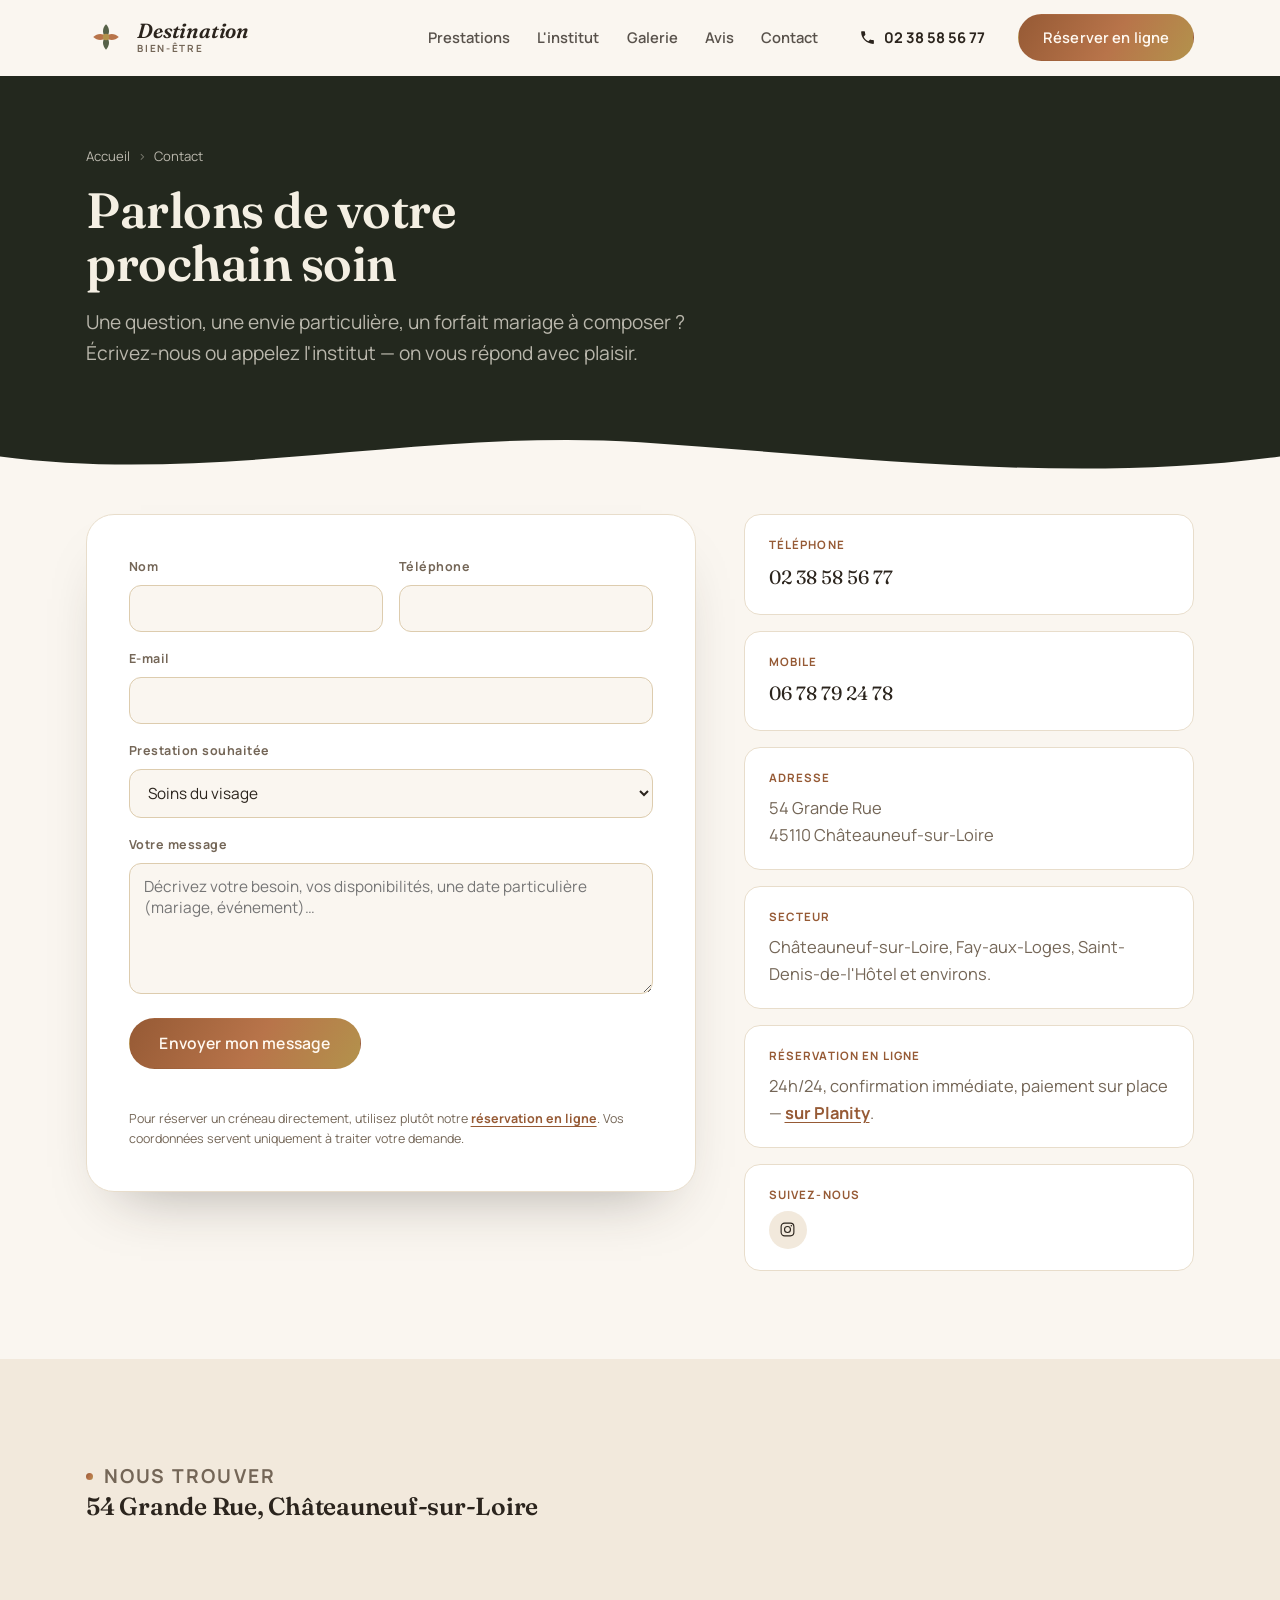
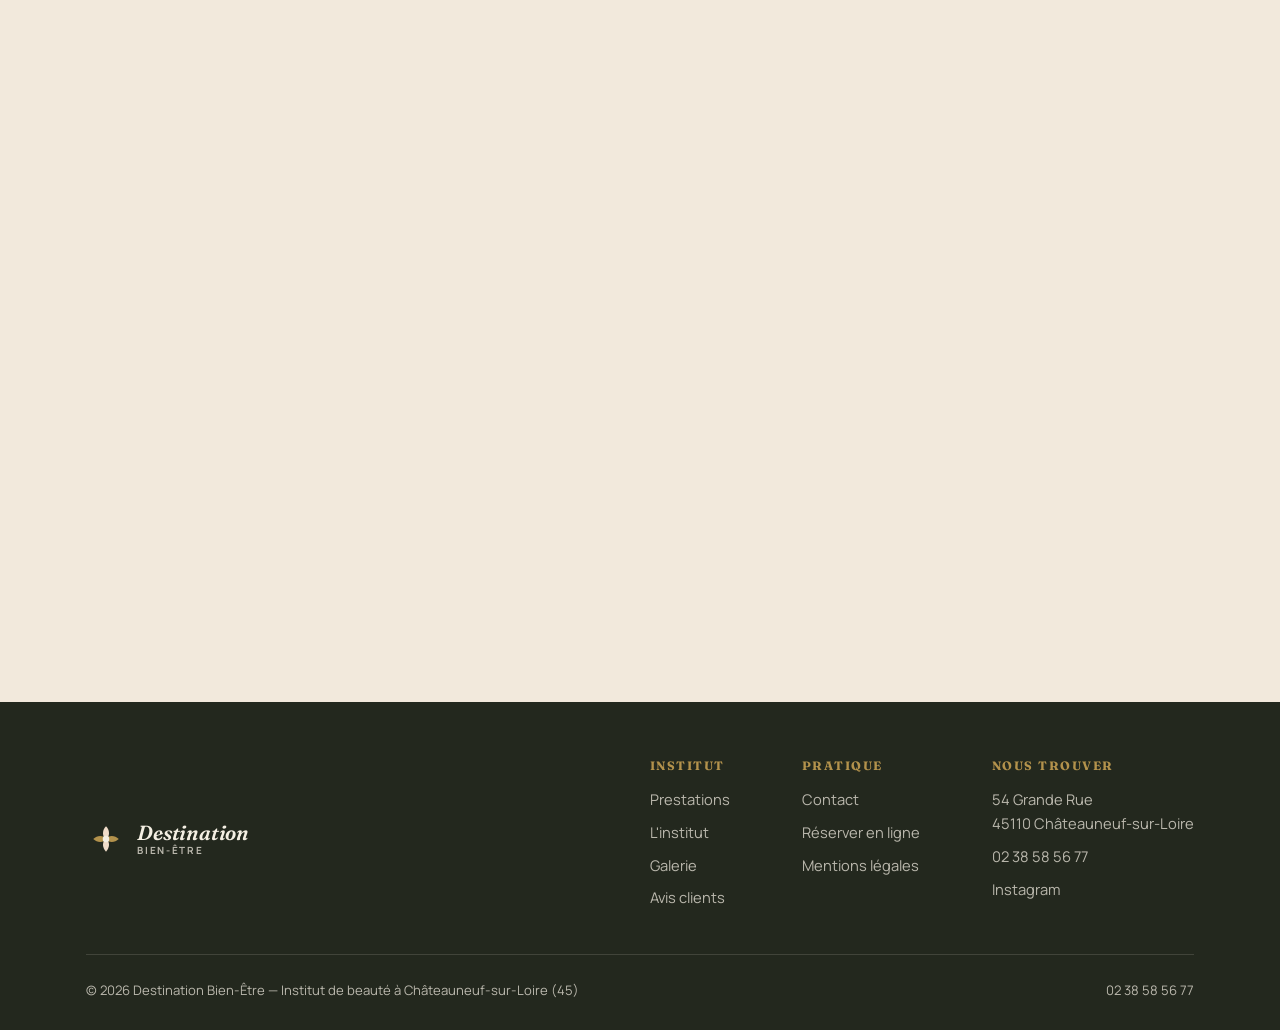
==== contact.html @ 717cacbc "Refonte du site : nouvelle identité moderne, contenu Planity réel Nouveau design crème/terracotta/sa" ====
<!doctype html>
<html lang="fr">
<head>
<meta charset="utf-8" />
<meta name="viewport" content="width=device-width, initial-scale=1" />
<title>Contact — Destination Bien-Être, Châteauneuf-sur-Loire</title>
<meta name="description" content="Contactez l'institut Destination Bien-Être à Châteauneuf-sur-Loire (45) : téléphone, formulaire, adresse. Réservation en ligne 24h/24 sur Planity." />
<link rel="icon" type="image/svg+xml" href="assets/favicon.svg" />
<link rel="canonical" href="https://www.institut-destination-bien-etre.com/contact.html" />
<meta property="og:title" content="Contact — Destination Bien-Être" />
<meta property="og:description" content="Téléphone, formulaire, adresse et réservation en ligne pour l'institut Destination Bien-Être à Châteauneuf-sur-Loire." />
<meta property="og:type" content="website" />
<meta property="og:image" content="https://www.institut-destination-bien-etre.com/assets/img/hero-cabine.webp" />
<meta name="twitter:card" content="summary_large_image" />

<script type="application/ld+json">
{
  "@context": "https://schema.org",
  "@type": "ContactPage",
  "name": "Contact Destination Bien-Être",
  "url": "https://www.institut-destination-bien-etre.com/contact.html",
  "about": {
    "@type": "BeautySalon",
    "name": "Destination Bien-Être",
    "telephone": "+33238585677",
    "address": { "@type": "PostalAddress", "streetAddress": "54 Grande Rue", "addressLocality": "Châteauneuf-sur-Loire", "postalCode": "45110", "addressRegion": "Loiret", "addressCountry": "FR" }
  }
}
</script>

<link rel="preconnect" href="https://fonts.googleapis.com" />
<link rel="preconnect" href="https://fonts.gstatic.com" crossorigin />
<link rel="stylesheet" href="https://fonts.googleapis.com/css2?family=Fraunces:ital,wght@0,500;0,600;1,500&family=Manrope:wght@400;500;600;700;800&display=swap" />
<link rel="stylesheet" href="assets/style.css" />
</head>
<body>

<header class="bar">
  <div class="wrap bar__in">
    <a class="brandmark bar__brand" href="/" aria-label="Destination Bien-Être — accueil">
      <svg class="brandmark__mark" viewBox="0 0 44 44" aria-hidden="true">
        <path d="M22 8c4.4 4.4 4.4 10.8 0 15-4.4-4.2-4.4-10.6 0-15Z" fill="var(--sage)"/>
        <path d="M22 36c-4.4-4.4-4.4-10.8 0-15 4.4 4.2 4.4 10.6 0 15Z" fill="var(--sage)"/>
        <path d="M8 22c4.4-4.4 10.8-4.4 15 0-4.2 4.4-10.6 4.4-15 0Z" fill="var(--clay)"/>
        <path d="M36 22c-4.4 4.4-10.8 4.4-15 0 4.2-4.4 10.6-4.4 15 0Z" fill="var(--clay)"/>
        <circle cx="22" cy="22" r="3.6" fill="var(--gold)"/>
      </svg>
      <span class="brandmark__type"><b>Destination</b><span>Bien-Être</span></span>
    </a>
    <button class="bar__burger" id="burger" aria-label="Ouvrir le menu" aria-expanded="false" aria-controls="nav"><span></span></button>
    <nav class="bar__nav" id="nav">
      <a href="/#prestations">Prestations</a>
      <a href="/#institut">L'institut</a>
      <a href="/#galerie">Galerie</a>
      <a href="/#avis">Avis</a>
      <a href="contact.html" aria-current="page">Contact</a>
    </nav>
    <a class="bar__tel" href="tel:+33238585677">
      <svg viewBox="0 0 24 24" aria-hidden="true"><path d="M6.6 10.8c1.4 2.8 3.8 5.1 6.6 6.6l2.2-2.2c.3-.3.7-.4 1-.2 1.1.4 2.3.6 3.6.6.6 0 1 .4 1 1V20c0 .6-.4 1-1 1C10.6 21 3 13.4 3 4c0-.6.4-1 1-1h3.4c.6 0 1 .4 1 1 0 1.2.2 2.4.6 3.6.1.4 0 .8-.3 1L6.6 10.8z" fill="currentColor"/></svg>
      02 38 58 56 77
    </a>
    <a class="btn btn--clay bar__cta" href="https://www.planity.com/destination-bien-etre-45110-chateauneuf-sur-loire" target="_blank" rel="noopener">Réserver en ligne</a>
  </div>
</header>

<main id="top">

  <div class="phero">
    <div class="wrap phero__in">
      <p class="crumb"><a href="/">Accueil</a> <span>›</span> Contact</p>
      <h1>Parlons de votre prochain soin</h1>
      <p class="phero__lead">Une question, une envie particulière, un forfait mariage à composer ? Écrivez-nous ou appelez l'institut — on vous répond avec plaisir.</p>
    </div>
    <svg class="wave" viewBox="0 0 1440 60" preserveAspectRatio="none" aria-hidden="true"><path style="fill:var(--bg)" d="M0,32 C240,64 480,0 720,16 C960,32 1200,64 1440,32 L1440,60 L0,60 Z"/></svg>
  </div>

  <section id="formulaire">
    <div class="wrap contact-grid">

      <form class="cform reveal" id="cform" method="POST" action="https://api.web3forms.com/submit">
        <input type="hidden" name="access_key" value="VOTRE_CLE_WEB3FORMS" />
        <input type="hidden" name="subject" value="Nouveau message — institut-destination-bien-etre.com" />
        <input type="hidden" name="from_name" value="Site Destination Bien-Être" />
        <input type="checkbox" name="botcheck" class="cform__hp" tabindex="-1" autocomplete="off" aria-hidden="true" />

        <div class="cform__row">
          <label class="field"><span>Nom</span><input type="text" name="nom" required autocomplete="name" /></label>
          <label class="field"><span>Téléphone</span><input type="tel" name="telephone" required autocomplete="tel" /></label>
        </div>

        <label class="field"><span>E-mail</span><input type="email" name="email" autocomplete="email" /></label>

        <label class="field"><span>Prestation souhaitée</span>
          <select name="prestation">
            <option>Soins du visage</option>
            <option>Soins du corps &amp; massages</option>
            <option>Épilation</option>
            <option>Soins du regard</option>
            <option>Onglerie &amp; beauté des mains/pieds</option>
            <option>Maquillage &amp; forfait mariage</option>
            <option>Autre / je ne sais pas</option>
          </select>
        </label>

        <label class="field"><span>Votre message</span><textarea name="message" rows="5" placeholder="Décrivez votre besoin, vos disponibilités, une date particulière (mariage, événement)…"></textarea></label>

        <button class="btn btn--clay btn--lg" type="submit">Envoyer mon message</button>
        <p class="cform__status" id="cformStatus" role="status" aria-live="polite"></p>
        <p class="cform__legal">Pour réserver un créneau directement, utilisez plutôt notre <a class="link-accent" href="https://www.planity.com/destination-bien-etre-45110-chateauneuf-sur-loire" target="_blank" rel="noopener">réservation en ligne</a>. Vos coordonnées servent uniquement à traiter votre demande.</p>
      </form>

      <aside class="contact-side reveal">
        <div class="cs">
          <span class="k">Téléphone</span>
          <a class="cs__v" href="tel:+33238585677">02 38 58 56 77</a>
        </div>
        <div class="cs">
          <span class="k">Mobile</span>
          <a class="cs__v" href="tel:+33678792478">06 78 79 24 78</a>
        </div>
        <div class="cs">
          <span class="k">Adresse</span>
          <p>54 Grande Rue<br />45110 Châteauneuf-sur-Loire</p>
        </div>
        <div class="cs">
          <span class="k">Secteur</span>
          <p>Châteauneuf-sur-Loire, Fay-aux-Loges, Saint-Denis-de-l'Hôtel et environs.</p>
        </div>
        <div class="cs">
          <span class="k">Réservation en ligne</span>
          <p>24h/24, confirmation immédiate, paiement sur place — <a class="link-accent" href="https://www.planity.com/destination-bien-etre-45110-chateauneuf-sur-loire" target="_blank" rel="noopener">sur Planity</a>.</p>
        </div>
        <div class="cs">
          <span class="k">Suivez-nous</span>
          <div class="cs__socials">
            <a href="https://www.instagram.com/destinationbienetre_/" target="_blank" rel="noopener" aria-label="Instagram Destination Bien-Être">
              <svg viewBox="0 0 24 24" fill="none" aria-hidden="true"><rect x="3" y="3" width="18" height="18" rx="5" stroke="currentColor" stroke-width="1.6"/><circle cx="12" cy="12" r="4.2" stroke="currentColor" stroke-width="1.6"/><circle cx="17.4" cy="6.6" r="1.1" fill="currentColor"/></svg>
            </a>
          </div>
        </div>
      </aside>

    </div>
  </section>

  <section class="sec--alt">
    <div class="wrap">
      <div class="head reveal">
        <p class="label">Nous trouver</p>
        <h2>54 Grande Rue, Châteauneuf-sur-Loire</h2>
      </div>
      <iframe class="zone__map reveal" title="Localisation de Destination Bien-Être à Châteauneuf-sur-Loire"
        src="https://www.google.com/maps?q=54+Grande+Rue%2C+45110+Ch%C3%A2teauneuf-sur-Loire&z=15&output=embed" loading="lazy"
        referrerpolicy="no-referrer-when-downgrade"></iframe>
    </div>
  </section>

</main>

<footer>
  <div class="wrap foot">
    <div class="foot__top">
      <a class="brandmark" href="/" aria-label="Destination Bien-Être — accueil">
        <svg class="brandmark__mark" viewBox="0 0 44 44" aria-hidden="true">
          <path d="M22 8c4.4 4.4 4.4 10.8 0 15-4.4-4.2-4.4-10.6 0-15Z" fill="var(--clay-soft)"/>
          <path d="M22 36c-4.4-4.4-4.4-10.8 0-15 4.4 4.2 4.4 10.6 0 15Z" fill="var(--clay-soft)"/>
          <path d="M8 22c4.4-4.4 10.8-4.4 15 0-4.2 4.4-10.6 4.4-15 0Z" fill="var(--gold)"/>
          <path d="M36 22c-4.4 4.4-10.8 4.4-15 0 4.2-4.4 10.6-4.4 15 0Z" fill="var(--gold)"/>
          <circle cx="22" cy="22" r="3.6" fill="var(--on-deep)"/>
        </svg>
        <span class="brandmark__type"><b>Destination</b><span>Bien-Être</span></span>
      </a>
      <div class="foot-cols">
        <div class="foot-col">
          <h3>Institut</h3>
          <a href="/#prestations">Prestations</a>
          <a href="/#institut">L'institut</a>
          <a href="/#galerie">Galerie</a>
          <a href="/#avis">Avis clients</a>
        </div>
        <div class="foot-col">
          <h3>Pratique</h3>
          <a href="contact.html">Contact</a>
          <a href="https://www.planity.com/destination-bien-etre-45110-chateauneuf-sur-loire" target="_blank" rel="noopener">Réserver en ligne</a>
          <a href="mentions-legales.html">Mentions légales</a>
        </div>
        <div class="foot-col">
          <h3>Nous trouver</h3>
          <p>54 Grande Rue<br />45110 Châteauneuf-sur-Loire</p>
          <a href="tel:+33238585677">02 38 58 56 77</a>
          <a href="https://www.instagram.com/destinationbienetre_/" target="_blank" rel="noopener">Instagram</a>
        </div>
      </div>
    </div>
    <div class="foot__bottom">
      <span>© 2026 Destination Bien-Être — Institut de beauté à Châteauneuf-sur-Loire (45)</span>
      <div class="foot__bottom-right">
        <a href="tel:+33238585677">02 38 58 56 77</a>
      </div>
    </div>
  </div>
</footer>

<a class="call-fab" href="tel:+33238585677" aria-label="Appeler Destination Bien-Être au 02 38 58 56 77"><svg viewBox="0 0 24 24" aria-hidden="true"><path d="M6.6 10.8c1.4 2.8 3.8 5.1 6.6 6.6l2.2-2.2c.3-.3.7-.4 1-.2 1.1.4 2.3.6 3.6.6.6 0 1 .4 1 1V20c0 .6-.4 1-1 1C10.6 21 3 13.4 3 4c0-.6.4-1 1-1h3.4c.6 0 1 .4 1 1 0 1.2.2 2.4.6 3.6.1.4 0 .8-.3 1L6.6 10.8z"/></svg>Appeler</a>

<script src="assets/app.js" defer></script>

</body>
</html>
---- assets/style.css ----
/* DESTINATION BIEN-ÊTRE — shared stylesheet. Warm, elegant, "maison de beauté" identity. */
:root {
  --bg: #faf6f0;
  --bg-2: #f2e9dc;
  --card: #ffffff;
  --ink: #2b241d;
  --mid: #746657;
  --line: #e8ddcb;
  --line-strong: #ddccae;

  --deep: #23281e;
  --deep-2: #2f3626;
  --on-deep: #f4efe3;
  --on-deep-mid: rgba(244,239,227,0.72);

  --clay: #b8744a;
  --clay-deep: #965a35;
  --clay-soft: #f0dcc9;
  --sage: #566148;
  --sage-deep: #3b4531;
  --gold: #b3924c;

  --grad-brand: linear-gradient(120deg, var(--clay-deep) 0%, var(--clay) 55%, var(--gold) 100%);

  --maxw: 1220px;
  --pad: clamp(1.15rem, 4.5vw, 3.5rem);

  --fs-label: 0.72rem;
  --fs-body: 1.03rem;
  --fs-lead: clamp(1.06rem, 1.5vw, 1.28rem);
  --fs-h3: clamp(1.2rem, 2vw, 1.5rem);
  --fs-h2: clamp(1.9rem, 4.4vw, 3.05rem);
  --fs-h1: clamp(2.5rem, 5.8vw, 4.5rem);

  --radius: 28px;
  --radius-sm: 16px;
  --ff-display: "Fraunces", "Iowan Old Style", serif;
  --ff-body: "Manrope", system-ui, -apple-system, "Segoe UI", sans-serif;

  color-scheme: light;
}

* { box-sizing: border-box; }
[id] { scroll-margin-top: 96px; }
.sr-only { position: absolute; width: 1px; height: 1px; padding: 0; margin: -1px; overflow: hidden; clip: rect(0,0,0,0); white-space: nowrap; border: 0; }
html { scroll-behavior: smooth; }
@media (prefers-reduced-motion: reduce) { html { scroll-behavior: auto; } }

@keyframes pageFade { from { opacity: 0; transform: translateY(7px); } }
@media (prefers-reduced-motion: no-preference) {
  main, footer { animation: pageFade .42s cubic-bezier(.22,.61,.36,1) both; }
  html.is-leaving main, html.is-leaving footer {
    opacity: 0; transform: translateY(-5px);
    transition: opacity .22s ease, transform .22s ease;
    animation: none;
  }
}

body {
  margin: 0; background: var(--bg); color: var(--ink);
  font-family: var(--ff-body); font-size: var(--fs-body); line-height: 1.64;
  -webkit-font-smoothing: antialiased;
}

h1, h2, h3 { margin: 0; font-family: var(--ff-display); font-weight: 600; line-height: 1.08; letter-spacing: -0.01em; text-wrap: balance; color: inherit; }
h1 em, h2 em, h3 em, .statement em { font-style: italic; font-weight: 500; color: var(--clay-deep); }
.sec--dark h1 em, .sec--dark h2 em, .sec--dark h3 em { color: var(--clay-soft); }
p { margin: 0; }
a { color: inherit; }
img, svg { display: block; max-width: 100%; }

.wrap { width: 100%; max-width: var(--maxw); margin-inline: auto; padding-inline: var(--pad); }

.label {
  display: inline-flex; align-items: center; gap: 0.55em;
  font-family: var(--ff-body); font-size: var(--fs-label); font-weight: 700; letter-spacing: 0.11em; text-transform: uppercase;
  color: var(--clay-deep);
}
.label::before { content: ""; width: 7px; height: 7px; border-radius: 50%; background: var(--grad-brand); flex: none; }
.sec--dark .label, .hero .label, .phero .label, .cta-band .label { color: var(--gold); }

.btn {
  display: inline-flex; align-items: center; gap: 0.55em; line-height: 1;
  font-family: var(--ff-body); font-weight: 600; font-size: 0.92rem; letter-spacing: 0.01em;
  padding: 1em 1.6em; border-radius: 999px; border: 1px solid transparent;
  background: var(--ink); color: var(--bg); text-decoration: none;
  transition: transform .18s ease, box-shadow .18s ease, background-color .18s ease, color .18s ease, border-color .18s ease;
  cursor: pointer; white-space: nowrap;
}
.btn:hover { transform: translateY(-2px); box-shadow: 0 14px 28px -14px rgba(43,36,29,0.45); }
.btn--lg { padding: 1.05em 1.9em; font-size: 0.98rem; }
.btn--clay { background: var(--grad-brand); color: #fff9f1; }
.btn--ghost { background: transparent; color: inherit; border-color: currentColor; }
.btn--ghost:hover { background: rgba(43,36,29,0.06); }
.sec--dark .btn--ghost, .hero .btn--ghost, .phero .btn--ghost, .cta-band .btn--ghost { border-color: rgba(244,239,227,0.4); }
.sec--dark .btn--ghost:hover, .hero .btn--ghost:hover, .phero .btn--ghost:hover, .cta-band .btn--ghost:hover { background: rgba(244,239,227,0.1); }

.link-accent { color: var(--clay-deep); font-weight: 700; text-decoration: underline; text-underline-offset: 3px; }

/* ---------- header ---------- */
header.bar {
  position: sticky; top: 0; z-index: 40;
  background: var(--bg);
  border-bottom: 1px solid transparent;
  transition: border-color .25s ease, box-shadow .25s ease;
}
header.bar.is-float { border-color: var(--line); box-shadow: 0 10px 30px -22px rgba(43,36,29,0.35); }
.bar__in { display: flex; align-items: center; gap: 1.2rem; padding-block: 0.9rem; }

.brandmark { display: inline-flex; align-items: center; gap: 0.7rem; text-decoration: none; color: inherit; }
.brandmark__mark { width: 40px; height: 40px; flex: none; }
.brandmark__type { display: flex; flex-direction: column; line-height: 1.12; }
.brandmark__type b { font-family: var(--ff-display); font-style: italic; font-weight: 600; font-size: 1.28rem; letter-spacing: -0.01em; }
.brandmark__type span { font-size: 0.62rem; font-weight: 700; letter-spacing: 0.17em; text-transform: uppercase; color: var(--mid); }

.bar__brand { margin-right: auto; }
.bar__burger { display: none; }

.bar__nav { display: flex; align-items: center; gap: 1.7rem; font-size: 0.92rem; font-weight: 600; }
.bar__nav a { text-decoration: none; color: var(--ink); opacity: 0.78; transition: opacity .15s ease; }
.bar__nav a:hover { opacity: 1; }

.bar__tel { display: inline-flex; align-items: center; gap: 0.5em; font-weight: 700; font-size: 0.92rem; text-decoration: none; margin-left: 1.4rem; white-space: nowrap; flex: none; }
.bar__tel svg { width: 17px; height: 17px; }
.bar__cta { margin-left: 0.9rem; }

@media (max-width: 900px) {
  .bar__nav { position: fixed; inset: 68px 0 auto 0; background: var(--bg); flex-direction: column; align-items: flex-start;
    padding: 1.3rem var(--pad) 1.8rem; gap: 1.1rem; border-bottom: 1px solid var(--line); box-shadow: 0 18px 30px -22px rgba(43,36,29,0.3);
    transform: translateY(-8px); opacity: 0; pointer-events: none; transition: transform .22s ease, opacity .22s ease; }
  .bar__nav.is-open { transform: translateY(0); opacity: 1; pointer-events: auto; }
  .bar__nav a { font-size: 1.02rem; opacity: 1; }
  .bar__tel { display: none; }
  .bar__cta { margin-left: auto; padding: 0.85em 1.3em; font-size: 0.85rem; }
  .bar__in { gap: 0.7rem; }
  .bar__burger {
    display: inline-flex; align-items: center; justify-content: center; width: 40px; height: 40px; flex: none;
    border: 1px solid var(--line-strong); border-radius: 999px; background: var(--card); cursor: pointer; padding: 0;
  }
  .bar__burger span, .bar__burger span::before, .bar__burger span::after {
    content: ""; display: block; width: 17px; height: 2px; background: var(--ink); border-radius: 2px; position: relative; transition: transform .2s ease, opacity .2s ease;
  }
  .bar__burger span::before { position: absolute; top: -5px; }
  .bar__burger span::after { position: absolute; top: 5px; }
  .bar__burger[aria-expanded="true"] span { background: transparent; }
  .bar__burger[aria-expanded="true"] span::before { transform: translateY(5px) rotate(45deg); }
  .bar__burger[aria-expanded="true"] span::after { transform: translateY(-5px) rotate(-45deg); }
}
@media (max-width: 420px) {
  .brandmark__mark { width: 32px; height: 32px; }
  .brandmark__type b { font-size: 1.08rem; }
  .brandmark__type span { font-size: 0.56rem; }
  .bar__cta { padding: 0.75em 0.95em; font-size: 0.76rem; }
}

/* ---------- reveal-on-scroll ---------- */
.reveal-on .reveal { opacity: 0; transform: translateY(16px); transition: opacity .6s cubic-bezier(.22,.61,.36,1), transform .6s cubic-bezier(.22,.61,.36,1); }
.reveal-on .reveal.in { opacity: 1; transform: none; }
.reveal-on .reveal--stagger.in > * { transition-delay: calc(var(--i, 0) * 70ms); }

/* ---------- hero ---------- */
.hero { position: relative; overflow: hidden; padding-top: clamp(2.4rem, 6vw, 4.2rem); }
.hero__row { display: grid; grid-template-columns: 1.05fr 0.95fr; gap: clamp(1.5rem, 4vw, 3rem); align-items: center; }
.hero__in { max-width: 560px; }
.hero__in .label { margin-bottom: 1.1rem; }
.hero .hero__sub { margin-top: 1.3rem; font-size: var(--fs-lead); color: var(--mid); max-width: 48ch; }
.hero__actions { display: flex; flex-wrap: wrap; gap: 0.9rem; margin-top: 1.9rem; }
.hero__chips { display: flex; flex-wrap: wrap; gap: 0.6rem 1rem; margin-top: 1.6rem; }
.hero__chips span { font-size: 0.8rem; font-weight: 700; color: var(--sage-deep); background: var(--bg-2); border: 1px solid var(--line-strong); padding: 0.5em 0.95em; border-radius: 999px; }

.hero__photo-wrap { position: relative; border-radius: var(--radius); overflow: hidden; aspect-ratio: 4/5; box-shadow: 0 30px 60px -30px rgba(43,36,29,0.4); }
.hero__photo-wrap img { width: 100%; height: 100%; object-fit: cover; }
.hero__badge {
  position: absolute; left: -1.1rem; bottom: 1.6rem; background: var(--card); border-radius: var(--radius-sm);
  padding: 1rem 1.3rem; box-shadow: 0 22px 44px -22px rgba(43,36,29,0.4); display: flex; align-items: center; gap: 0.9rem;
  border: 1px solid var(--line);
}
.hero__badge .stars { color: var(--gold); font-size: 0.95rem; letter-spacing: 0.05em; }
.hero__badge b { display: block; font-family: var(--ff-display); font-size: 1.5rem; line-height: 1; }
.hero__badge span { display: block; font-size: 0.72rem; color: var(--mid); font-weight: 600; margin-top: 0.2rem; }

.hero .wave { margin-top: clamp(2.5rem, 6vw, 4rem); }

@media (max-width: 900px) {
  .hero__row { grid-template-columns: 1fr; }
  .hero__photo-wrap { aspect-ratio: 16/11; order: -1; margin-bottom: 0.6rem; }
  .hero__badge { left: 1rem; bottom: -1.3rem; }
}

/* ---------- statement ---------- */
.statement { padding-block: clamp(3rem, 7vw, 5.5rem); }
.statement__in { max-width: 880px; margin-inline: auto; text-align: center; }
.statement__in p { font-family: var(--ff-display); font-weight: 500; font-size: clamp(1.4rem, 3.4vw, 2.15rem); line-height: 1.32; }
.statement__in span { display: block; margin-top: 1.2rem; color: var(--mid); font-size: 1rem; font-family: var(--ff-body); }

/* ---------- section heads ---------- */
section { padding-block: clamp(3.2rem, 7vw, 5.5rem); }
.sec--alt { background: var(--bg-2); }
.sec--dark { background: var(--deep); color: var(--on-deep); }
.sec--dark .mid-text, .sec--dark p { color: var(--on-deep-mid); }

.head { max-width: 640px; margin-bottom: clamp(2rem, 5vw, 3rem); }
.head--center { max-width: 680px; margin-inline: auto; text-align: center; }
.head p { margin-top: 0.9rem; color: var(--mid); font-size: var(--fs-lead); }
.sec--dark .head p { color: var(--on-deep-mid); }

/* ---------- services grid ---------- */
.svc-grid { display: grid; grid-template-columns: repeat(3, 1fr); gap: 1.4rem; }
.svc {
  display: block; background: var(--card); border: 1px solid var(--line); border-radius: var(--radius);
  padding: 1.9rem 1.7rem; text-decoration: none; color: inherit;
  transition: transform .22s ease, box-shadow .22s ease, border-color .22s ease;
}
.svc:hover { transform: translateY(-5px); box-shadow: 0 26px 48px -28px rgba(43,36,29,0.35); border-color: var(--line-strong); }
.svc__icon {
  width: 52px; height: 52px; border-radius: 14px; display: flex; align-items: center; justify-content: center;
  background: var(--clay-soft); color: var(--clay-deep); margin-bottom: 1.2rem;
}
.svc__icon svg { width: 25px; height: 25px; }
.svc h3 { font-size: var(--fs-h3); margin-bottom: 0.55rem; }
.svc p { color: var(--mid); font-size: 0.95rem; }
.svc__from { display: inline-flex; align-items: baseline; gap: 0.35em; margin-top: 1.1rem; font-weight: 700; font-size: 0.86rem; color: var(--sage-deep); }
.svc__from b { font-family: var(--ff-display); font-size: 1.15rem; color: var(--clay-deep); }

@media (max-width: 980px) { .svc-grid { grid-template-columns: repeat(2, 1fr); } }
@media (max-width: 620px) { .svc-grid { grid-template-columns: 1fr; } }

/* ---------- why / about ---------- */
.why { display: grid; grid-template-columns: 0.9fr 1.1fr; gap: clamp(1.8rem, 4vw, 3.5rem); align-items: center; }
.why__panel--photo { border-radius: var(--radius); overflow: hidden; box-shadow: 0 26px 50px -28px rgba(43,36,29,0.4); }
.why__panel--photo img { width: 100%; height: 100%; object-fit: cover; aspect-ratio: 4/5; }
.why__text p { margin-bottom: 1.05rem; color: var(--mid); }
.why__text p:last-child { margin-bottom: 0; }
.why__text strong { color: var(--ink); font-weight: 700; }
.sec--dark .why__text strong { color: var(--on-deep); }

.stat-row { display: flex; flex-wrap: wrap; gap: clamp(1.6rem, 4vw, 3rem); margin-top: 2rem; padding-top: 2rem; border-top: 1px solid var(--line); }
.sec--dark .stat-row { border-color: rgba(244,239,227,0.15); }
.stat-row .st b { display: block; font-family: var(--ff-display); font-size: clamp(1.9rem, 3.4vw, 2.5rem); line-height: 1; color: var(--clay-deep); }
.sec--dark .stat-row .st b { color: var(--clay-soft); }
.stat-row .st span { display: block; margin-top: 0.4rem; font-size: 0.82rem; color: var(--mid); font-weight: 600; }
.sec--dark .stat-row .st span { color: var(--on-deep-mid); }

.guarantees { display: grid; grid-template-columns: repeat(3, 1fr); gap: 1.3rem; margin-top: clamp(2.2rem, 5vw, 3.5rem); }
.g { padding: 1.6rem; border-radius: var(--radius-sm); background: var(--bg-2); }
.sec--dark .g { background: rgba(244,239,227,0.06); }
.g h3 { font-size: 1.08rem; margin-bottom: 0.5rem; }
.g p { color: var(--mid); font-size: 0.92rem; }
.sec--dark .g p { color: var(--on-deep-mid); }

@media (max-width: 900px) { .why { grid-template-columns: 1fr; } .why__panel--photo { order: -1; aspect-ratio: 16/10; } .why__panel--photo img { aspect-ratio: 16/10; } }
@media (max-width: 700px) { .guarantees { grid-template-columns: 1fr; } }

/* ---------- brands marquee ---------- */
.brands { overflow: hidden; -webkit-mask-image: linear-gradient(90deg, transparent, #000 8%, #000 92%, transparent); mask-image: linear-gradient(90deg, transparent, #000 8%, #000 92%, transparent); }
.brands__track { display: flex; width: max-content; gap: 3.2rem; animation: brandScroll 32s linear infinite; }
@media (prefers-reduced-motion: reduce) { .brands__track { animation: none; flex-wrap: wrap; justify-content: center; } }
.brands__track span {
  font-family: var(--ff-display); font-style: italic; font-weight: 500; font-size: clamp(1.15rem, 2.4vw, 1.55rem);
  color: var(--mid); white-space: nowrap; opacity: 0.8;
}
@keyframes brandScroll { from { transform: translateX(0); } to { transform: translateX(-50%); } }

/* ---------- gallery ---------- */
.gallery { display: grid; grid-template-columns: repeat(4, 1fr); grid-auto-rows: 190px; gap: 1rem; }
.gallery__item { position: relative; border-radius: var(--radius-sm); overflow: hidden; }
.gallery__item img { width: 100%; height: 100%; object-fit: cover; transition: transform .5s ease; }
.gallery__item:hover img { transform: scale(1.06); }
.gallery__item span {
  position: absolute; left: 0.8rem; bottom: 0.7rem; font-size: 0.74rem; font-weight: 700; color: #fff;
  background: rgba(35,40,30,0.55); backdrop-filter: blur(3px); padding: 0.35em 0.75em; border-radius: 999px;
}
.gallery__item--tall { grid-row: span 2; }
.gallery__item--wide { grid-column: span 2; }

@media (max-width: 980px) { .gallery { grid-template-columns: repeat(2, 1fr); grid-auto-rows: 200px; } .gallery__item--wide { grid-column: span 2; } }
@media (max-width: 560px) { .gallery { grid-template-columns: 1fr; } .gallery__item--wide, .gallery__item--tall { grid-column: span 1; grid-row: span 1; } }

/* ---------- rating / avis ---------- */
.rating-hero { display: flex; flex-wrap: wrap; align-items: center; gap: 1.6rem; margin-bottom: clamp(2.2rem, 5vw, 3.2rem); padding: 1.6rem 1.9rem; background: var(--card); border: 1px solid var(--line); border-radius: var(--radius); }
.rating-hero .stars { color: var(--gold); font-size: 1.4rem; letter-spacing: 0.08em; }
.rating-hero b { font-family: var(--ff-display); font-size: 2.1rem; }
.rating-hero .rh-meta { font-size: 0.86rem; color: var(--mid); font-weight: 600; }
.rating-hero a { margin-left: auto; }

.quotes { display: grid; grid-template-columns: repeat(2, 1fr); gap: 1.3rem; }
.quote { background: var(--card); border: 1px solid var(--line); border-radius: var(--radius); padding: 1.8rem 1.9rem; }
.quote .stars { color: var(--gold); font-size: 0.92rem; letter-spacing: 0.07em; margin-bottom: 0.8rem; display: block; }
.quote p { font-family: var(--ff-display); font-size: 1.12rem; font-weight: 500; line-height: 1.42; }
.quote cite { display: block; margin-top: 1rem; font-style: normal; font-size: 0.84rem; font-weight: 700; color: var(--mid); }

@media (max-width: 760px) { .quotes { grid-template-columns: 1fr; } .rating-hero a { margin-left: 0; width: 100%; text-align: center; } }

/* ---------- faq ---------- */
.faq { display: grid; gap: 0.85rem; }
.faq--center { max-width: 760px; margin-inline: auto; }
.faq details { background: var(--card); border: 1px solid var(--line); border-radius: var(--radius-sm); padding: 0.3rem 1.4rem; }
.faq summary {
  cursor: pointer; padding: 1.05rem 0; font-weight: 700; font-size: 1rem; list-style: none;
  display: flex; align-items: center; justify-content: space-between; gap: 1rem;
}
.faq summary::-webkit-details-marker { display: none; }
.faq summary::after { content: "+"; font-size: 1.4rem; font-weight: 400; color: var(--clay-deep); flex: none; transition: transform .2s ease; }
.faq details[open] summary::after { transform: rotate(45deg); }
.faq p { padding-bottom: 1.15rem; color: var(--mid); }

/* ---------- cta band ---------- */
.cta-band { background: var(--deep); color: var(--on-deep); }
.cta-band__in { display: flex; align-items: center; justify-content: space-between; gap: 1.6rem; flex-wrap: wrap; }
.cta-band h2 { font-size: clamp(1.6rem, 3.4vw, 2.3rem); }
.cta-band p { color: var(--on-deep-mid); margin-top: 0.6rem; max-width: 42ch; }
.cta-band__actions { display: flex; gap: 0.9rem; flex-wrap: wrap; }
.cta-band .btn:not(.btn--ghost) { background: var(--grad-brand); color: #fff9f1; }

/* ---------- page hero (contact / mentions légales) ---------- */
.phero { background: var(--deep); color: var(--on-deep); padding-top: clamp(2.6rem, 6vw, 4.4rem); }
.phero__in { padding-bottom: clamp(2.4rem, 5vw, 3.6rem); }
.crumb { font-size: 0.82rem; color: var(--on-deep-mid); margin-bottom: 1rem; }
.crumb a { text-decoration: none; color: var(--on-deep-mid); }
.crumb a:hover { color: var(--on-deep); }
.crumb span { margin: 0 0.4em; opacity: 0.6; }
.phero h1 { font-size: clamp(2.1rem, 5vw, 3.1rem); max-width: 16ch; }
.phero__lead { margin-top: 1rem; font-size: var(--fs-lead); color: var(--on-deep-mid); max-width: 56ch; }

/* ---------- contact page ---------- */
.contact-grid { display: grid; grid-template-columns: 1.15fr 0.85fr; gap: clamp(1.6rem, 4vw, 3rem); align-items: flex-start; margin-top: -3.4rem; }
.cform {
  background: var(--card); border: 1px solid var(--line); border-radius: var(--radius);
  padding: clamp(1.7rem, 3.5vw, 2.6rem); box-shadow: 0 30px 60px -34px rgba(43,36,29,0.4);
}
.cform__row { display: grid; grid-template-columns: 1fr 1fr; gap: 1rem; }
.field { display: block; margin-bottom: 1.05rem; }
.field span { display: block; font-size: 0.78rem; font-weight: 700; letter-spacing: 0.04em; margin-bottom: 0.45rem; color: var(--mid); }
.field input, .field select, .field textarea {
  width: 100%; border: 1px solid var(--line-strong); border-radius: 12px; padding: 0.8em 0.95em;
  font-family: var(--ff-body); font-size: 0.96rem; background: var(--bg); color: var(--ink);
}
.field input:focus, .field select:focus, .field textarea:focus { outline: 2px solid var(--clay); outline-offset: 1px; }
.field textarea { resize: vertical; min-height: 110px; }
.cform__hp { position: absolute; left: -9999px; width: 1px; height: 1px; opacity: 0; }
.cform__status { min-height: 1.4em; font-size: 0.86rem; font-weight: 600; margin-top: 0.4rem; }
.cform__status.is-ok { color: var(--sage-deep); }
.cform__status.is-err { color: var(--clay-deep); }
.cform__status.is-info { color: var(--mid); }
.cform__legal { margin-top: 0.9rem; font-size: 0.78rem; color: var(--mid); }

.contact-side { display: grid; gap: 1rem; }
.cs { background: var(--card); border: 1px solid var(--line); border-radius: var(--radius-sm); padding: 1.3rem 1.5rem; }
.cs .k { display: block; font-size: 0.72rem; font-weight: 700; letter-spacing: 0.1em; text-transform: uppercase; color: var(--clay-deep); margin-bottom: 0.4rem; }
.cs__v { font-family: var(--ff-display); font-size: 1.2rem; text-decoration: none; }
.cs p { color: var(--mid); }
.cs__socials { display: flex; gap: 0.7rem; margin-top: 0.3rem; }
.cs__socials a { width: 38px; height: 38px; border-radius: 999px; background: var(--bg-2); display: flex; align-items: center; justify-content: center; }
.cs__socials svg { width: 17px; height: 17px; }

.zone__map { width: 100%; aspect-ratio: 16/9; border: 0; border-radius: var(--radius); margin-top: 1rem; }

@media (max-width: 900px) { .contact-grid { grid-template-columns: 1fr; margin-top: -2.2rem; } .cform__row { grid-template-columns: 1fr; } }

/* ---------- prose (mentions légales) ---------- */
.prose { max-width: 760px; }
.prose h2 { font-size: 1.35rem; margin-top: 2.2rem; margin-bottom: 0.7rem; }
.prose h2:first-child { margin-top: 0; }
.prose p { color: var(--mid); margin-bottom: 0.9rem; }
.prose a { color: var(--clay-deep); font-weight: 700; }
.price-note { font-size: 0.84rem; color: var(--mid); background: var(--bg-2); border-radius: var(--radius-sm); padding: 1rem 1.2rem; }

/* ---------- footer ---------- */
footer { background: var(--deep); color: var(--on-deep); }
.foot { padding-block: clamp(2.6rem, 5vw, 3.6rem) 1.8rem; }
.foot__top { display: flex; flex-wrap: wrap; justify-content: space-between; gap: 2rem; padding-bottom: 2.2rem; border-bottom: 1px solid rgba(244,239,227,0.14); }
.foot .brandmark__type span { color: var(--on-deep-mid); }
.foot .brandmark__type b { color: var(--on-deep); }
.foot-cols { display: flex; gap: clamp(2rem, 6vw, 4.5rem); flex-wrap: wrap; }
.foot-col h3 { font-size: 0.76rem; font-weight: 700; letter-spacing: 0.12em; text-transform: uppercase; color: var(--gold); margin-bottom: 0.9rem; }
.foot-col a, .foot-col p { display: block; color: var(--on-deep-mid); text-decoration: none; font-size: 0.92rem; margin-bottom: 0.55rem; }
.foot-col a:hover { color: var(--on-deep); }
.foot__bottom { display: flex; flex-wrap: wrap; justify-content: space-between; gap: 1rem; align-items: center; padding-top: 1.6rem; font-size: 0.82rem; color: var(--on-deep-mid); }
.foot__bottom-right { display: flex; align-items: center; gap: 1.1rem; }
.foot__bottom-right a { color: var(--on-deep-mid); text-decoration: none; }
.foot__credit img { border-radius: 8px; opacity: 0.85; }

/* ---------- call fab ---------- */
.call-fab {
  position: fixed; right: 1.1rem; bottom: 1.1rem; z-index: 45; display: inline-flex; align-items: center; gap: 0.55em;
  background: var(--grad-brand); color: #fff9f1; padding: 0.95em 1.3em; border-radius: 999px; text-decoration: none;
  font-weight: 700; font-size: 0.88rem; box-shadow: 0 18px 34px -16px rgba(43,36,29,0.5);
  transition: opacity .2s ease, transform .2s ease;
}
.call-fab svg { width: 16px; height: 16px; }
.call-fab.is-hidden { opacity: 0; transform: translateY(10px); pointer-events: none; }
@media (min-width: 901px) { .call-fab { display: none; } }

.mt-sm { margin-top: 1.2rem; }
.actions-row { display: flex; gap: 0.9rem; flex-wrap: wrap; }
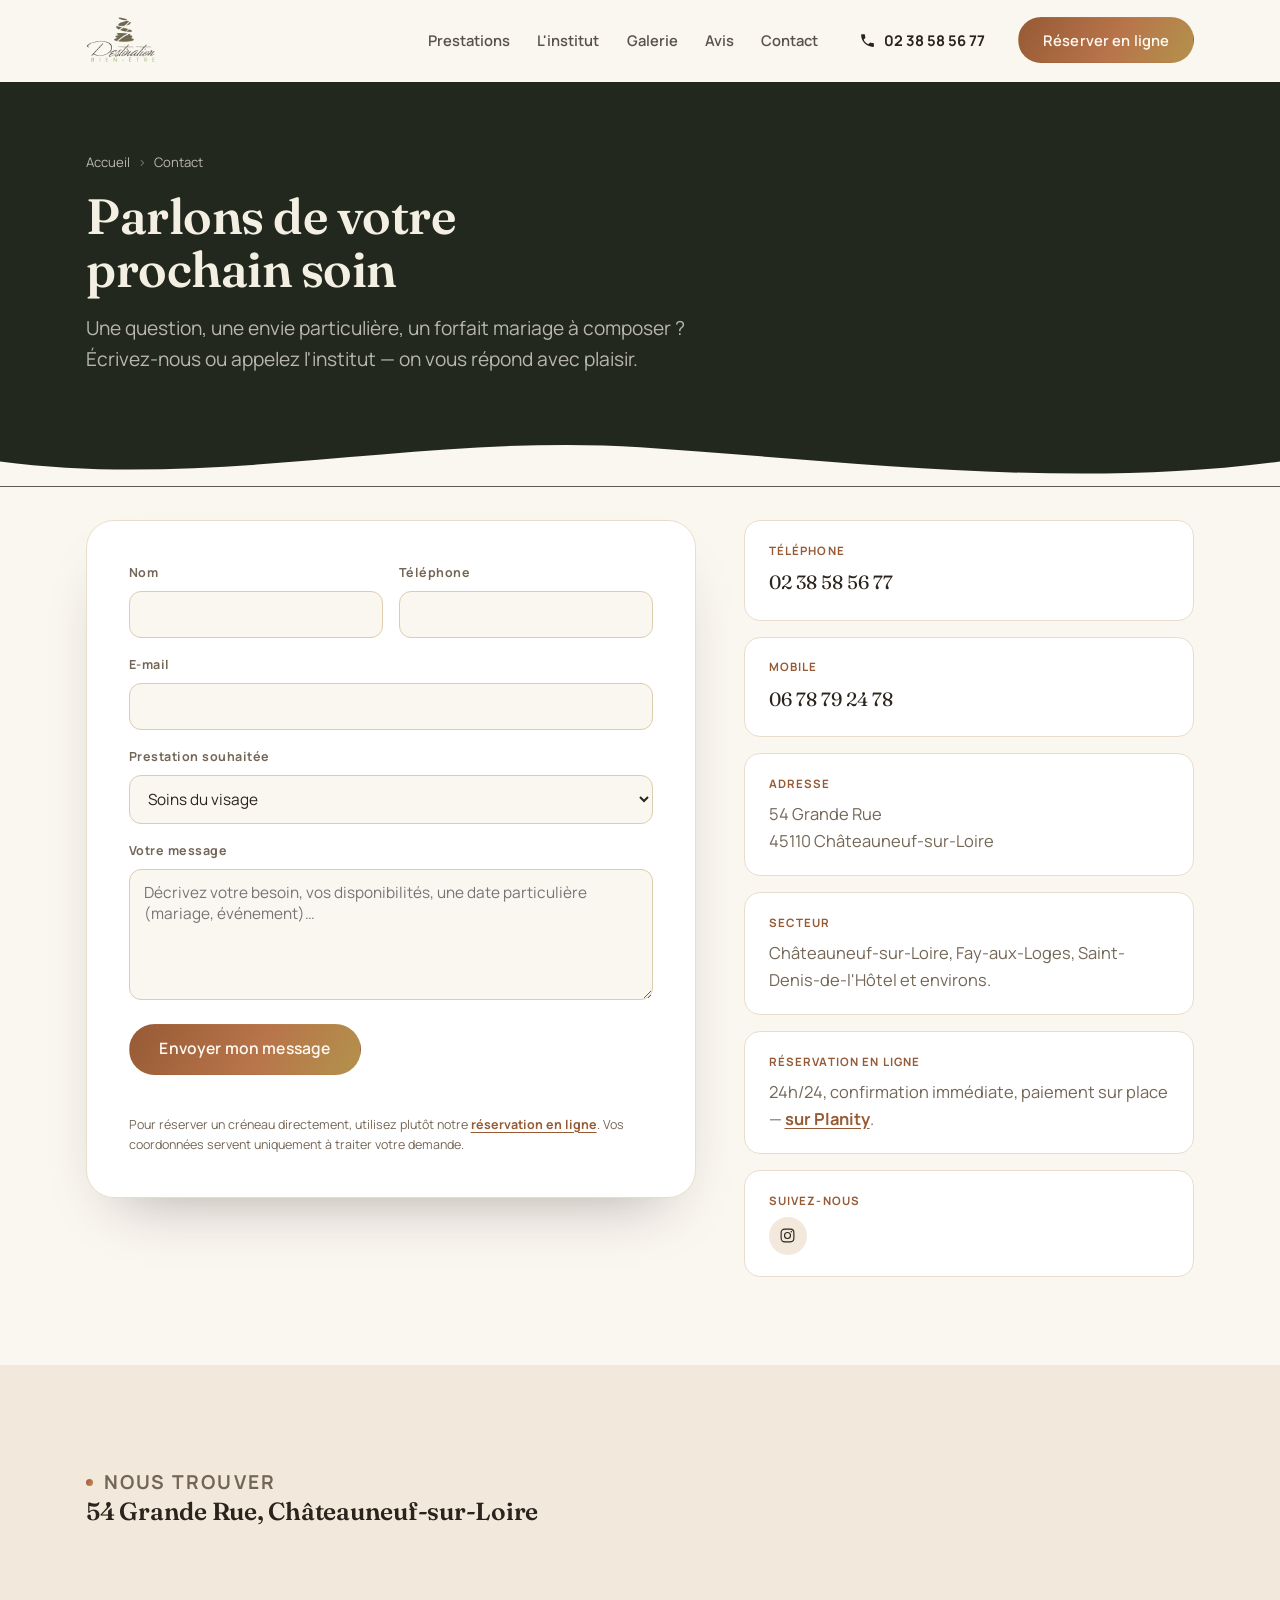
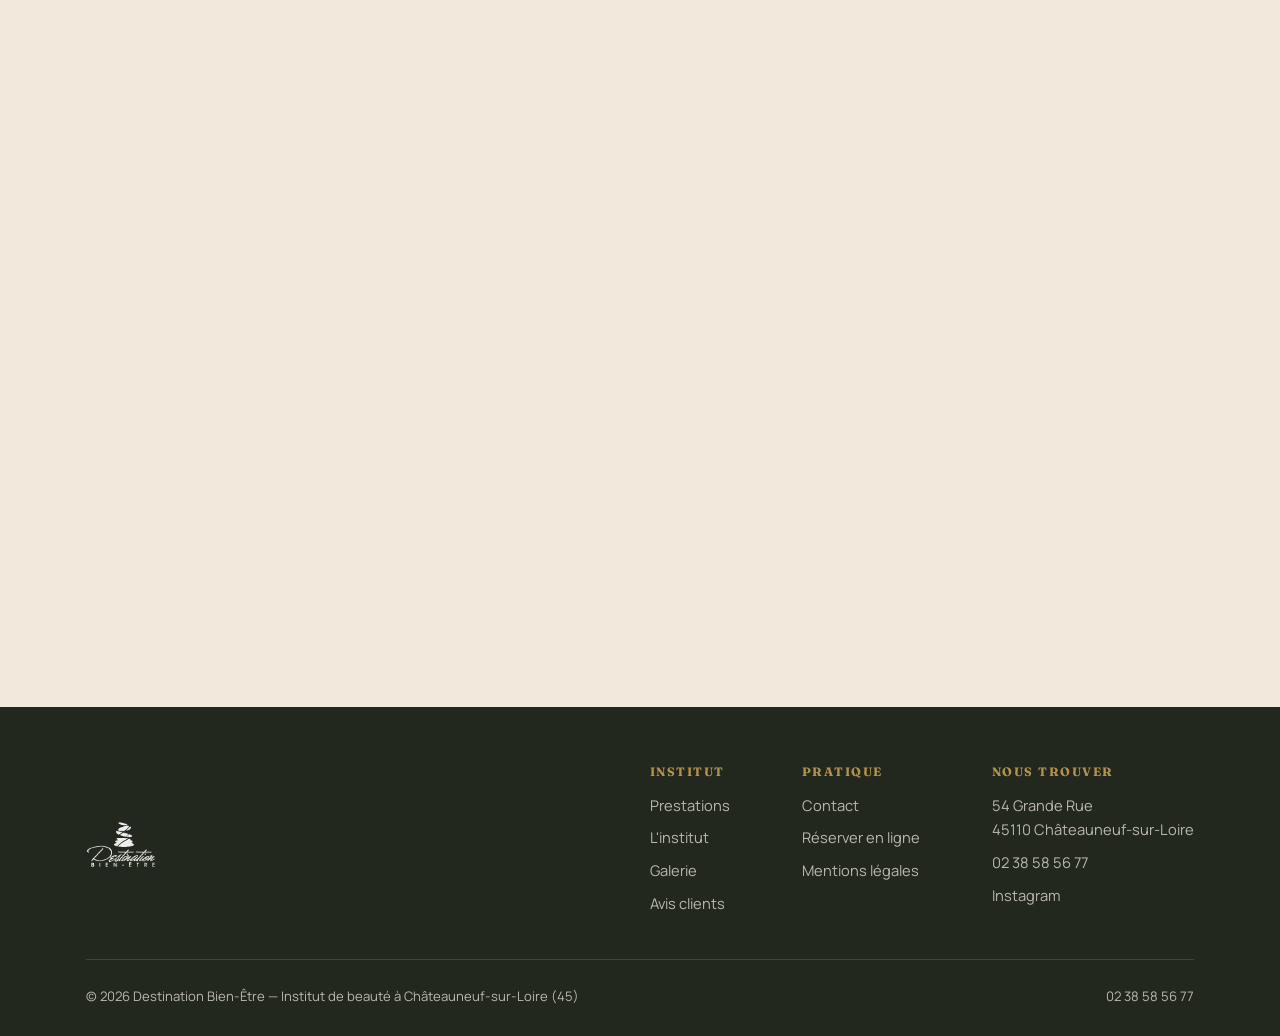
==== commit 8f81e685: "Réintègre le vrai logo de l'institut (icône galets + wordmark cursif) Remplace le blason SVG custom " ====
--- a/contact.html
+++ b/contact.html
@@ -38,14 +38,7 @@
 <header class="bar">
   <div class="wrap bar__in">
     <a class="brandmark bar__brand" href="/" aria-label="Destination Bien-Être — accueil">
-      <svg class="brandmark__mark" viewBox="0 0 44 44" aria-hidden="true">
-        <path d="M22 8c4.4 4.4 4.4 10.8 0 15-4.4-4.2-4.4-10.6 0-15Z" fill="var(--sage)"/>
-        <path d="M22 36c-4.4-4.4-4.4-10.8 0-15 4.4 4.2 4.4 10.6 0 15Z" fill="var(--sage)"/>
-        <path d="M8 22c4.4-4.4 10.8-4.4 15 0-4.2 4.4-10.6 4.4-15 0Z" fill="var(--clay)"/>
-        <path d="M36 22c-4.4 4.4-10.8 4.4-15 0 4.2-4.4 10.6-4.4 15 0Z" fill="var(--clay)"/>
-        <circle cx="22" cy="22" r="3.6" fill="var(--gold)"/>
-      </svg>
-      <span class="brandmark__type"><b>Destination</b><span>Bien-Être</span></span>
+      <img class="brandmark__logo" src="assets/logo.png" alt="Destination Bien-Être" width="218" height="160" />
     </a>
     <button class="bar__burger" id="burger" aria-label="Ouvrir le menu" aria-expanded="false" aria-controls="nav"><span></span></button>
     <nav class="bar__nav" id="nav">
@@ -161,14 +154,7 @@
   <div class="wrap foot">
     <div class="foot__top">
       <a class="brandmark" href="/" aria-label="Destination Bien-Être — accueil">
-        <svg class="brandmark__mark" viewBox="0 0 44 44" aria-hidden="true">
-          <path d="M22 8c4.4 4.4 4.4 10.8 0 15-4.4-4.2-4.4-10.6 0-15Z" fill="var(--clay-soft)"/>
-          <path d="M22 36c-4.4-4.4-4.4-10.8 0-15 4.4 4.2 4.4 10.6 0 15Z" fill="var(--clay-soft)"/>
-          <path d="M8 22c4.4-4.4 10.8-4.4 15 0-4.2 4.4-10.6 4.4-15 0Z" fill="var(--gold)"/>
-          <path d="M36 22c-4.4 4.4-10.8 4.4-15 0 4.2-4.4 10.6-4.4 15 0Z" fill="var(--gold)"/>
-          <circle cx="22" cy="22" r="3.6" fill="var(--on-deep)"/>
-        </svg>
-        <span class="brandmark__type"><b>Destination</b><span>Bien-Être</span></span>
+        <img class="brandmark__logo" src="assets/logo.png" alt="Destination Bien-Être" width="218" height="160" />
       </a>
       <div class="foot-cols">
         <div class="foot-col">
--- a/assets/style.css
+++ b/assets/style.css
@@ -108,10 +108,8 @@
 .bar__in { display: flex; align-items: center; gap: 1.2rem; padding-block: 0.9rem; }
 
 .brandmark { display: inline-flex; align-items: center; gap: 0.7rem; text-decoration: none; color: inherit; }
-.brandmark__mark { width: 40px; height: 40px; flex: none; }
-.brandmark__type { display: flex; flex-direction: column; line-height: 1.12; }
-.brandmark__type b { font-family: var(--ff-display); font-style: italic; font-weight: 600; font-size: 1.28rem; letter-spacing: -0.01em; }
-.brandmark__type span { font-size: 0.62rem; font-weight: 700; letter-spacing: 0.17em; text-transform: uppercase; color: var(--mid); }
+.brandmark__logo { height: 52px; width: auto; flex: none; display: block; }
+.foot .brandmark__logo { filter: brightness(0) invert(1); opacity: 0.92; }
 
 .bar__brand { margin-right: auto; }
 .bar__burger { display: none; }
@@ -147,9 +145,7 @@
   .bar__burger[aria-expanded="true"] span::after { transform: translateY(-5px) rotate(-45deg); }
 }
 @media (max-width: 420px) {
-  .brandmark__mark { width: 32px; height: 32px; }
-  .brandmark__type b { font-size: 1.08rem; }
-  .brandmark__type span { font-size: 0.56rem; }
+  .brandmark__logo { height: 42px; }
   .bar__cta { padding: 0.75em 0.95em; font-size: 0.76rem; }
 }
 
@@ -262,7 +258,7 @@
 @keyframes brandScroll { from { transform: translateX(0); } to { transform: translateX(-50%); } }
 
 /* ---------- gallery ---------- */
-.gallery { display: grid; grid-template-columns: repeat(4, 1fr); grid-auto-rows: 190px; gap: 1rem; }
+.gallery { display: grid; grid-template-columns: repeat(4, 1fr); grid-auto-rows: 190px; grid-auto-flow: dense; gap: 1rem; }
 .gallery__item { position: relative; border-radius: var(--radius-sm); overflow: hidden; }
 .gallery__item img { width: 100%; height: 100%; object-fit: cover; transition: transform .5s ease; }
 .gallery__item:hover img { transform: scale(1.06); }
@@ -369,8 +365,6 @@
 footer { background: var(--deep); color: var(--on-deep); }
 .foot { padding-block: clamp(2.6rem, 5vw, 3.6rem) 1.8rem; }
 .foot__top { display: flex; flex-wrap: wrap; justify-content: space-between; gap: 2rem; padding-bottom: 2.2rem; border-bottom: 1px solid rgba(244,239,227,0.14); }
-.foot .brandmark__type span { color: var(--on-deep-mid); }
-.foot .brandmark__type b { color: var(--on-deep); }
 .foot-cols { display: flex; gap: clamp(2rem, 6vw, 4.5rem); flex-wrap: wrap; }
 .foot-col h3 { font-size: 0.76rem; font-weight: 700; letter-spacing: 0.12em; text-transform: uppercase; color: var(--gold); margin-bottom: 0.9rem; }
 .foot-col a, .foot-col p { display: block; color: var(--on-deep-mid); text-decoration: none; font-size: 0.92rem; margin-bottom: 0.55rem; }
